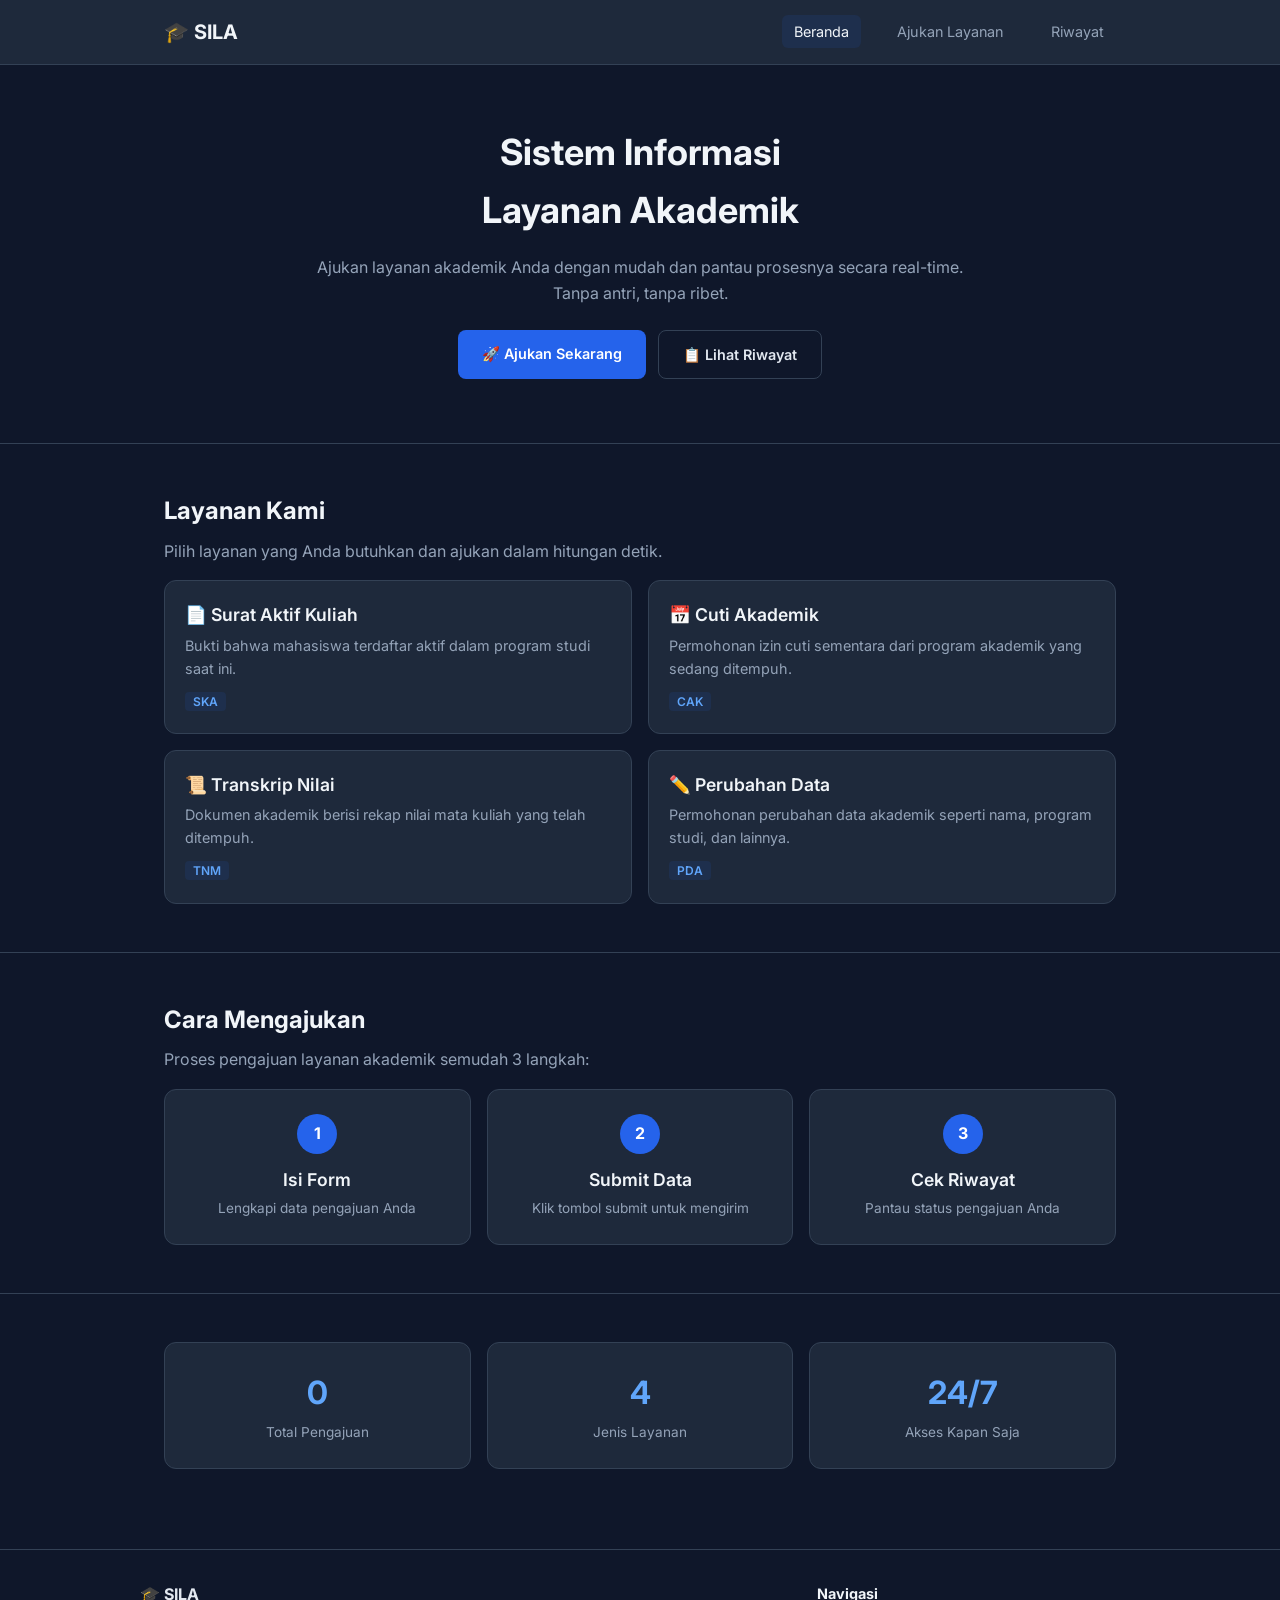
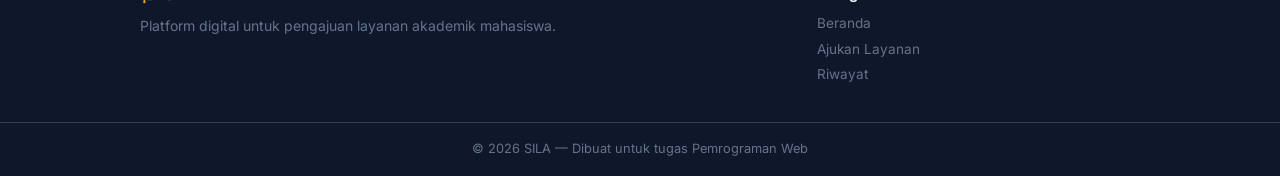
==== index.html @ 619da3c8 "setup awal" ====
<!DOCTYPE html>
<html lang="id">
 
<head>
    <meta charset="UTF-8">
    <meta name="viewport" content="width=device-width, initial-scale=1.0">
    <title>SILA — Sistem Informasi Layanan Akademik</title>
    <link rel="preconnect" href="https://fonts.googleapis.com">
    <link rel="preconnect" href="https://fonts.gstatic.com" crossorigin>
    <link href="https://fonts.googleapis.com/css2?family=Inter:wght@400;600;700&display=swap" rel="stylesheet">
    <link rel="stylesheet" href="css/style.css">
</head>
 
<body>
 
    <!-- HEADER & NAVIGASI -->
    <header class="navbar">
        <div class="container navbar-inner">
            <a href="index.html" class="logo">🎓 SILA</a>
            <input type="checkbox" id="navToggle" class="navToggle">
            <label for="navToggle" class="list-hamburger">
                <span></span>
                <span></span>
                <span></span>
            </label>
            <nav>
                <ul class="nav-menu">
                    <li><a href="index.html" class="active">Beranda</a></li>
                    <li><a href="layanan.html">Ajukan Layanan</a></li>
                    <li><a href="riwayat.html">Riwayat</a></li>
                </ul>
            </nav>
        </div>
    </header>
 
    <!-- KONTEN UTAMA -->
    <main>
 
        <!-- Hero -->
        <section class="hero">
            <div class="container">
                <h1>Sistem Informasi<br>Layanan Akademik</h1>
                <p>Ajukan layanan akademik Anda dengan mudah dan pantau prosesnya secara real-time.<br>Tanpa antri,
                    tanpa ribet.</p>
                <div class="hero-buttons">
                    <a href="layanan.html" class="btn btn-primary">🚀 Ajukan Sekarang</a>
                    <a href="riwayat.html" class="btn btn-outline">📋 Lihat Riwayat</a>
                </div>
            </div>
        </section>
 
        <!-- Daftar Layanan -->
        <section class="section">
            <div class="container">
                <h2>Layanan Kami</h2>
                <p class="section-desc">Pilih layanan yang Anda butuhkan dan ajukan dalam hitungan detik.</p>
                <div class="cards-grid">
                    <article class="card">
                        <h3>📄 Surat Aktif Kuliah</h3>
                        <p>Bukti bahwa mahasiswa terdaftar aktif dalam program studi saat ini.</p>
                        <span class="card-code">SKA</span>
                    </article>
                    <article class="card">
                        <h3>📅 Cuti Akademik</h3>
                        <p>Permohonan izin cuti sementara dari program akademik yang sedang ditempuh.</p>
                        <span class="card-code">CAK</span>
                    </article>
                    <article class="card">
                        <h3>📜 Transkrip Nilai</h3>
                        <p>Dokumen akademik berisi rekap nilai mata kuliah yang telah ditempuh.</p>
                        <span class="card-code">TNM</span>
                    </article>
                    <article class="card">
                        <h3>✏️ Perubahan Data</h3>
                        <p>Permohonan perubahan data akademik seperti nama, program studi, dan lainnya.</p>
                        <span class="card-code">PDA</span>
                    </article>
                </div>
            </div>
        </section>
 
        <!-- Cara Mengajukan -->
        <section class="section">
            <div class="container">
                <h2>Cara Mengajukan</h2>
                <p class="section-desc">Proses pengajuan layanan akademik semudah 3 langkah:</p>
                <div class="steps-grid">
                    <div class="step">
                        <div class="step-number">1</div>
                        <h3>Isi Form</h3>
                        <p>Lengkapi data pengajuan Anda</p>
                    </div>
                    <div class="step">
                        <div class="step-number">2</div>
                        <h3>Submit Data</h3>
                        <p>Klik tombol submit untuk mengirim</p>
                    </div>
                    <div class="step">
                        <div class="step-number">3</div>
                        <h3>Cek Riwayat</h3>
                        <p>Pantau status pengajuan Anda</p>
                    </div>
                </div>
            </div>
        </section>
 
        <!-- Statistik -->
        <section class="section">
            <div class="container">
                <div class="stats-grid">
                    <div class="stat">
                        <div class="stat-number">0</div>
                        <div class="stat-label">Total Pengajuan</div>
                    </div>
                    <div class="stat">
                        <div class="stat-number">4</div>
                        <div class="stat-label">Jenis Layanan</div>
                    </div>
                    <div class="stat">
                        <div class="stat-number">24/7</div>
                        <div class="stat-label">Akses Kapan Saja</div>
                    </div>
                </div>
            </div>
        </section>
 
    </main>
 
    <!-- FOOTER -->
    <footer class="footer">
        <div class="container footer-inner">
            <div>
                <strong>🎓 SILA</strong>
                <p>Platform digital untuk pengajuan layanan akademik mahasiswa.</p>
            </div>
            <div class="footer-nav">
                <h4>Navigasi</h4>
                <ul>
                    <li><a href="index.html">Beranda</a></li>
                    <li><a href="layanan.html">Ajukan Layanan</a></li>
                    <li><a href="riwayat.html">Riwayat</a></li>
                </ul>
            </div>
        </div>
        <div class="footer-bottom">
            <div class="container">
                <p>&copy; 2026 SILA — Dibuat untuk tugas Pemrograman Web</p>
            </div>
        </div>
    </footer>
 
</body>
</html>
---- css/style.css ----
/* ================================
CSS DASAR — SILA
================================ */
 
* {
margin: 0;
padding: 0;
box-sizing: border-box;
}
 
body {
background-color: #0f172a;
color: #e2e8f0;
padding-top: 60px ;
/* agar lonten tidak tertutup navbar */
}
 
h1,
h2,
h3 {
color: #f1f5f9;
}
 
a {
color: #60a5fa;
text-decoration: none;
}
 
a:hover {
color: #93c5fd;
}
 
hr {
border: none;
border-top: 1px solid #334155;
}
 
/* ================================
CSS LANJUTAN — SILA
================================ */
 
body {
font-family: 'Inter', sans-serif;
font-size: 16px;
line-height: 1.6;
}
 
h1 {
font-size: 2rem;
font-weight: 700;
}
 
h2 {
font-size: 1.5rem;
font-weight: 700;
margin-bottom: 8px;
}
 
h3 {
font-size: 1.1rem;
font-weight: 600;
margin-bottom: 4px;
}
 
.section-desc {
color: #94a3b8;
margin-bottom: 16px;
}
 
/* ================================
PAGE LAYOUT — SILA
================================ */
 
/* --------------------------------
Container
Membatasi lebar konten maksimum 1000px
dan mengatur posisinya agar selalu
di tengah halaman (margin: 0 auto).
-------------------------------- */
.container {
max-width: 1000px;
margin: 0 auto;
/* tengah horizontal */
padding: 0 24px;
/* ruang kiri & kanan */
}
 
/* --------------------------------
Navbar (Bilah Navigasi) — menggunakan Flexbox
Flexbox mengatur elemen anak secara baris (row).
justify-content: space-between → logo kiri, nav kanan.
align-items: center → sejajar secara vertikal.
-------------------------------- */
.navbar {
background-color: #1e293b;
border-bottom: 1px solid #334155;
padding: 16px 0;
position: fixed;
/* menempel di layar */
top: 0;
left: 0;
width: 100%;
z-index: 1000;
/* memastikan berada selalu menjadi lapisan pertama di layar */
}
 
.navbar-inner {
display: flex;
/* aktifkan flexbox */
justify-content: space-between;
/* logo vs menu berjauhan */
align-items: center;
/* sejajar vertikal */
}
 
/* Logo: teks brand di pojok kiri */
.logo {
font-size: 1.25rem;
font-weight: 700;
color: #f1f5f9;
}
 
/* Link navigasi berwarna abu dan memberi jarak kiri */
nav a {
margin-left: 16px;
color: #94a3b8;
font-size: 0.9rem;
}
 
/* Link aktif / hover jadi berwarna putih */
nav a:hover,
nav a.active {
color: #f1f5f9;
}
 
/* --------------------------------
Hero Section
Bagian pembuka halaman yang mencolok,
biasanya memuat judul besar dan tombol aksi.
-------------------------------- */
.hero {
padding: 64px 0;
text-align: center;
}
 
.hero h1 {
font-size: 2.25rem;
/* = 36px, ukuran besar */
margin-bottom: 16px;
}
 
.hero p {
color: #94a3b8;
margin-bottom: 24px;
}
 
/* --------------------------------
Tombol (Buttons)
.btn → gaya dasar semua tombol.
.btn-primary → tombol utama (biru, solid).
.btn-outline → tombol sekunder (hanya border).
-------------------------------- */
.hero-buttons {
display: flex;
justify-content: center;
gap: 12px;
/* jarak antar tombol */
}
 
.btn {
display: inline-block;
padding: 12px 24px;
border-radius: 8px;
font-size: 0.9rem;
font-weight: 600;
/* transisi */
transition: 
    background-color 0.3s , color 0.3s , transform 0.2s;
}

 
/* Tombol solid biru */
.btn-primary {
background-color: #2563eb;
color: #fff;
}
 
.btn-primary:hover {
background-color: #1d4ed8;
/* biru lebih gelap saat hover */
color: #fff;
}
 
/* Tombol outline (hanya border, tanpa background) */
.btn-outline {
border: 1px solid #334155;
color: #e2e8f0;
}
 
.btn-outline:hover {
background-color: #1e293b;
color: #f1f5f9;
}
 
/* Blok konten dengan garis atas sebagai pemisah antar section */
.section {
padding: 48px 0;
border-top: 1px solid #334155;
}
 
/* --------------------------------
Cards Grid — menggunakan CSS Grid
grid-template-columns: 1fr 1fr → 2 kolom sama lebar.
gap: jarak antar kartu.
-------------------------------- */
.cards-grid {
display: grid;
grid-template-columns: 1fr 1fr;
/* 2 kolom */
gap: 16px;
margin-top: 16px;
}
 
/* Kartu individual */
.card {
background-color: #1e293b;
border: 1px solid #334155;
border-radius: 12px;
padding: 20px;
/* text-align: right; */
/* transisi */
transition: border-color 0.3s, transform 0.2s;
}

.card:hover{
    border-color: #475569;
    transform: translateY(-5px);
}
 
.card p {
color: #94a3b8;
font-size: 0.9rem;
margin-bottom: 8px;
}
 
/* Badge kode kecil berwarna biru di dalam kartu */
.card-code {
font-size: 0.75rem;
font-weight: 600;
color: #60a5fa;
background-color: rgba(37, 99, 235, 0.1);
/* biru transparan */
padding: 2px 8px;
border-radius: 4px;
}
 
/* --------------------------------
Steps Grid — menggunakan Flexbox
flex: 1 berarti setiap .step mengambil
lebar yang sama (membagi ruang secara merata).
-------------------------------- */
.steps-grid {
display: flex;
gap: 16px;
margin-top: 16px;
}
 
.step {
flex: 1;
/* lebar sama rata */
text-align: center;
background-color: #1e293b;
border: 1px solid #334155;
border-radius: 12px;
padding: 24px 16px;
}
 
/* Lingkaran nomor langkah berwarna biru */
.step-number {
width: 40px;
height: 40px;
background-color: #2563eb;
color: #fff;
border-radius: 50%;
/* membuat kotak jadi lingkaran */
display: flex;
align-items: center;
justify-content: center;
font-weight: 700;
margin: 0 auto 12px;
/* tengah horizontal + jarak bawah */
}
 
.step p {
color: #94a3b8;
font-size: 0.85rem;
}
 
/* --------------------------------
Stats Grid — Flexbox
Untuk menampilkan statistik angka
secara berdampingan.
-------------------------------- */
.stats-grid {
display: flex;
gap: 16px;
}
 
.stat {
flex: 1;
text-align: center;
background-color: #1e293b;
border: 1px solid #334155;
border-radius: 12px;
padding: 24px;
}
 
/* Angka statistik besar berwarna biru */
.stat-number {
font-size: 2rem;
font-weight: 700;
color: #60a5fa;
}
 
.stat-label {
color: #94a3b8;
font-size: 0.85rem;
margin-top: 4px;
}
 
/* --------------------------------
Footer — menggunakan CSS Grid
grid-template-columns: 2fr 1fr →
kolom kiri 2x lebih lebar dari kolom kanan
(2/3 vs 1/3 lebar total).
-------------------------------- */
.footer {
border-top: 1px solid #334155;
margin-top: 32px;
}
 
.footer-inner {
display: grid;
grid-template-columns: 2fr 1fr;
/* 2 kolom tidak sama */
gap: 32px;
padding: 32px 0;
}
 
.footer-inner p {
color: #64748b;
font-size: 0.875rem;
margin-top: 8px;
}
 
.footer-inner h4 {
color: #f1f5f9;
margin-bottom: 8px;
font-size: 0.9rem;
}
 
/* Link di footer tampil sebagai block (baris baru per link) */
.footer-inner a {
display: block;
color: #64748b;
font-size: 0.85rem;
margin-bottom: 4px;
}
 
.footer-inner a:hover {
color: #93c5fd;
}
 
/* Baris paling bawah footer (copyright) */
.footer-bottom {
border-top: 1px solid #334155;
padding: 16px 0;
text-align: center;
}
 
.footer-bottom p {
font-size: 0.8rem;
color: #64748b;
}
 
/* STRUKTUR NAVIGASI dan MENU */
/* =========================== */
 
/* menu horizontal menggunakan list */
.nav-menu{
list-style: none;
display: flex;
gap: 8px;
}
 
/* tampilan menu setiap link */
.nav-menu li a{
color: #94a3b8;
font-size: 0.9rem;
padding: 8px 12px;
border-radius: 6px;
}
 
.nav-menu li a:hover{
color: #f1f5f9;
background-color: rgba(255, 255, 255, 0, 0.05);
}
 
/* li yang sedang aktif */
.nav-menu li a.active{
color: #f1f5f9;
background-color: rgba(37, 99, 235,0.1);
}
 
/* footer navigasi list */
.footer-nav ul{
list-style: none;
/* list-style: none;hilangkan bulatan di list footer juga */
}
 
.footer-nav ul li{
margin-bottom: 4px;
}
 
.footer-nav ul li a{
color: #64748b;
font-size: 0.85rem;
}
 
.footer-navul li a:hover{
color: #93c5fd;
}
 
/* menghapus/menyembunyikan chek box input dari tampilan */
.navToggle{
display: none;
}
 
/* ikon hamburger icon vertikal */
.list-hamburger{
display: none;
/* hilang di tampilan dekstop */
flex-direction: column;
gap: 5px;
cursor: pointer;
padding: 4px;
}
 
.list-hamburger span{
display: block;
width: 24px;
height: 3px;
background-color: #f1f5f9;
border-radius: 2px;
}
 
/* tampilan menu */
/* menggunakan media querty(tampilan mobile) max width:768(berlaku pada layar yang lebarnya di bawah 768 px */
@media (max-width: 768px){
.navbar-inner{
flex-wrap: wrap;
/* bungkus jika tidak muat */
}
 
/* tambilkan list hamburger di mode mobile */
.list-hamburger{
display: flex;
}
 
nav {
width: 100%;
order: 3;
}
 
.nav-menu{
display: none;
flex-direction: column;
gap: 0;
width: 100%;
padding: 8px 0;
border-top: 1px solid #334155;
margin-top: 12px;
}
 
.nav-menu li a{
display: block;
padding: 10px 0;
border-radius: 0;
}
 
.navToggle:checked~nav .nav-menu{
display: flex;
}
 /* sambungan M07 */
 .nav-menu{
    gap: 4px;
 }
 /* judul lebih kecil di mobile */
 .hero h1{
    font-size: 1.5rem;
    /* dari awalnnya dektop 2.2 rem */
 }

 /* tombol berubah menjadi vertical */
 .hero-buttons{
    flex-direction: column;
    align-items: center;
 }
 /* card : dari 2 kolom k satu kolom */
 .cards-grid{
    grid-template-columns: 1fr;

 }

 /* step dan statistik berubah menjadi vertical */
.steps-grid{
    flex-direction: column;
}
.stats-grid{
    flex-direction: column;
}
/* footer dari 2 kolom menjadi satu kolom  */
.footer-inner{
    grid-template-columns: 1fr;
    gap: 24px;
    text-align: center;
}
}
/* responsive ukuran layar yang lebih kecil <= 480 ==> phone  */
/*  - judul lebih kecil 
- tombol lwbih lebar  */
@media (max-width : 480px) {
    .hero h1{
        font-size: 1.25rem;
    }
    .btn{
        width: 100%;
        text-align: center;
    }
}

/* animaso -section hero  */
/* animasi fadeIn */
/* from itu artinya posis awal tersembunyi , geser ke bawah  */
/* to: posisi akhir (terlihat ,posisi normal  */
@keyframes fadeIn {
    from {
        opacity: 0;
        transform: translateY(30px);
        /* geser 20 px kebawah  */
    }
    to{
        opacity: 1;
        transform: translateY(0);
        /* posisi normal  */
    }

}
/* hero section mendapat animasi selama 6 detik */
.hero{
    animation: fadeIn 0.7s ease ;
}
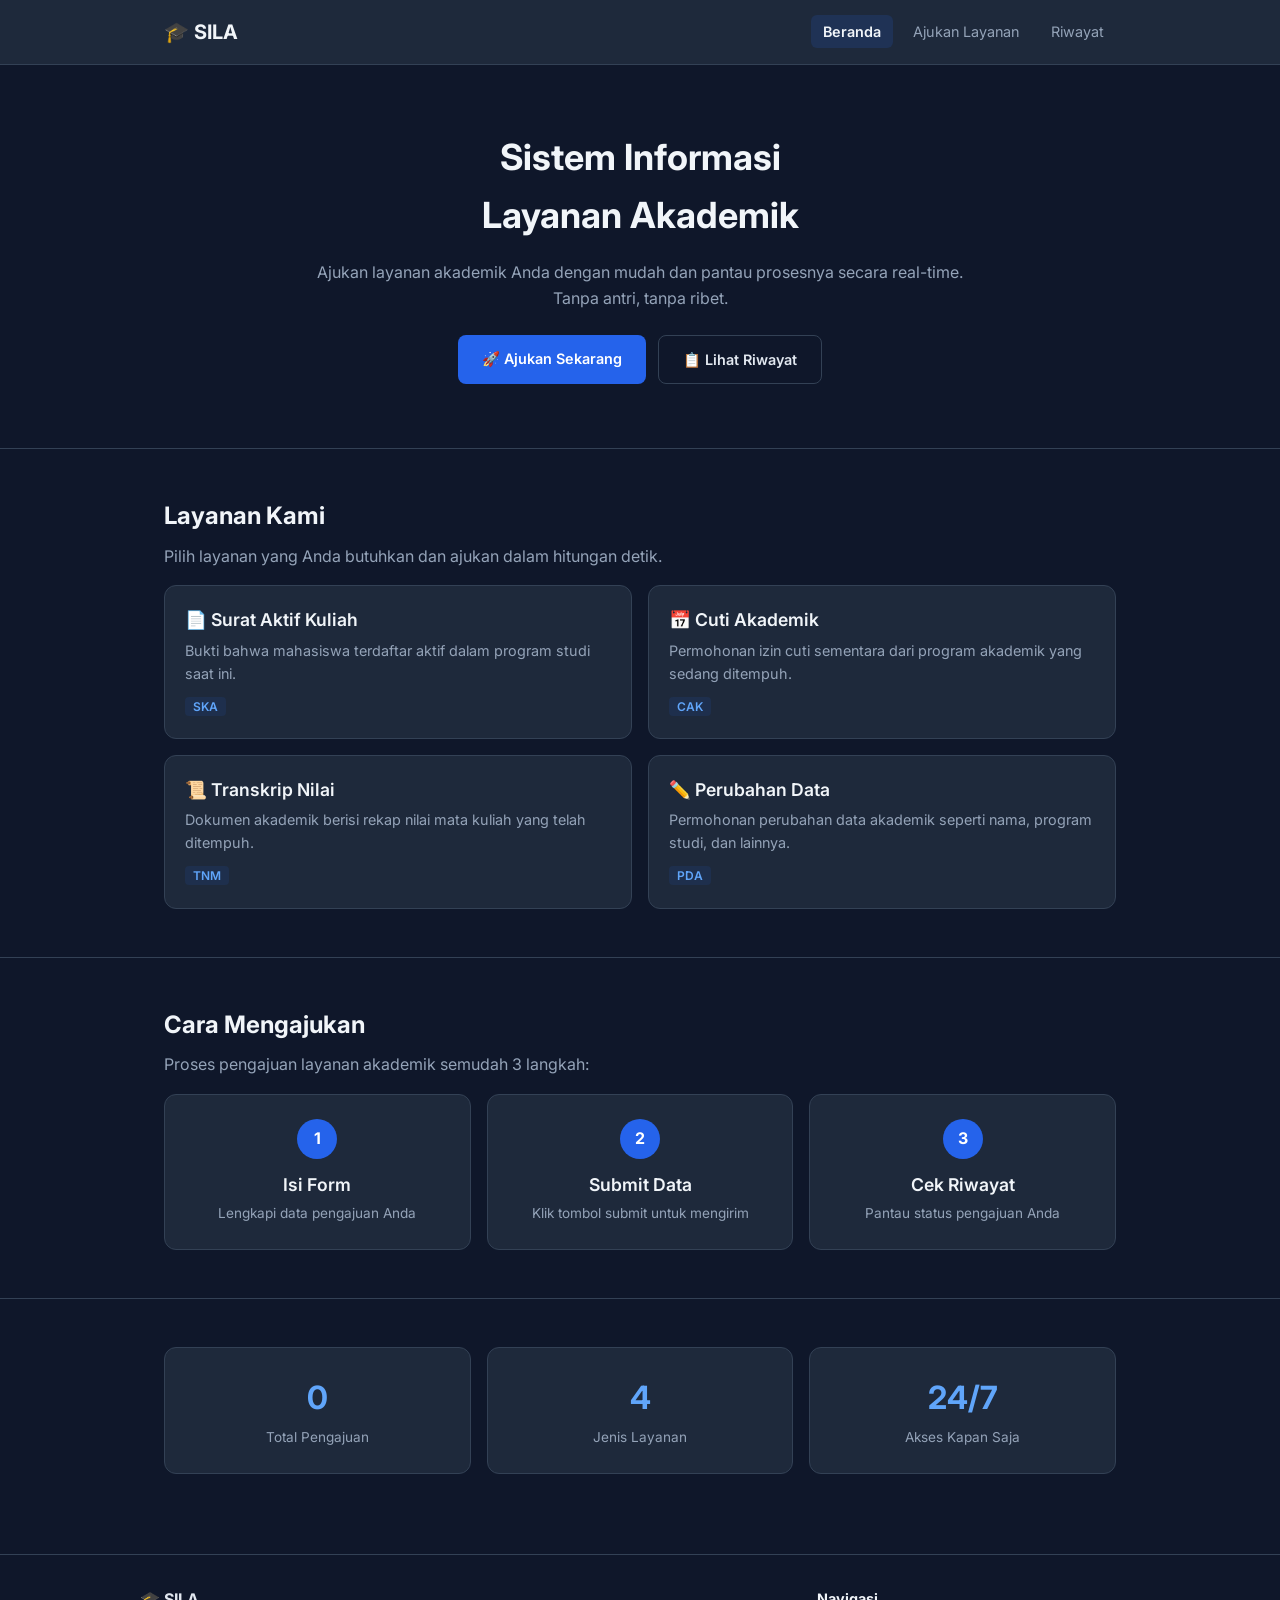
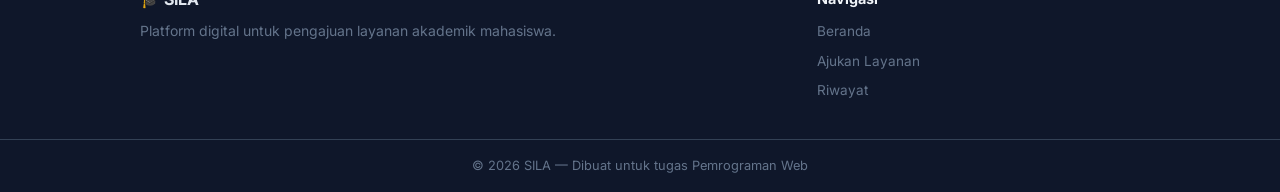
==== commit 260d35f4: "pembaharuan js" ====
--- a/index.html
+++ b/index.html
@@ -1,6 +1,6 @@
 <!DOCTYPE html>
 <html lang="id">
- 
+
 <head>
     <meta charset="UTF-8">
     <meta name="viewport" content="width=device-width, initial-scale=1.0">
@@ -10,15 +10,15 @@
     <link href="https://fonts.googleapis.com/css2?family=Inter:wght@400;600;700&display=swap" rel="stylesheet">
     <link rel="stylesheet" href="css/style.css">
 </head>
- 
+
 <body>
- 
+
     <!-- HEADER & NAVIGASI -->
     <header class="navbar">
         <div class="container navbar-inner">
             <a href="index.html" class="logo">🎓 SILA</a>
-            <input type="checkbox" id="navToggle" class="navToggle">
-            <label for="navToggle" class="list-hamburger">
+            <input type="checkbox" id="navToggle" class="nav-toggle">
+            <label for="navToggle" class="hamburger">
                 <span></span>
                 <span></span>
                 <span></span>
@@ -32,10 +32,9 @@
             </nav>
         </div>
     </header>
- 
-    <!-- KONTEN UTAMA -->
+
     <main>
- 
+
         <!-- Hero -->
         <section class="hero">
             <div class="container">
@@ -48,7 +47,7 @@
                 </div>
             </div>
         </section>
- 
+
         <!-- Daftar Layanan -->
         <section class="section">
             <div class="container">
@@ -78,7 +77,7 @@
                 </div>
             </div>
         </section>
- 
+
         <!-- Cara Mengajukan -->
         <section class="section">
             <div class="container">
@@ -103,7 +102,7 @@
                 </div>
             </div>
         </section>
- 
+
         <!-- Statistik -->
         <section class="section">
             <div class="container">
@@ -123,9 +122,9 @@
                 </div>
             </div>
         </section>
- 
+
     </main>
- 
+
     <!-- FOOTER -->
     <footer class="footer">
         <div class="container footer-inner">
@@ -148,6 +147,7 @@
             </div>
         </div>
     </footer>
- 
+
 </body>
+
 </html>
--- a/css/style.css
+++ b/css/style.css
@@ -1,562 +1,740 @@
 /* ================================
-CSS DASAR — SILA
-================================ */
- 
+   CSS DASAR — SILA
+   ================================ */
+
 * {
-margin: 0;
-padding: 0;
-box-sizing: border-box;
-}
- 
+    margin: 0;
+    padding: 0;
+    box-sizing: border-box;
+}
+
 body {
-background-color: #0f172a;
-color: #e2e8f0;
-padding-top: 60px ;
-/* agar lonten tidak tertutup navbar */
-}
- 
+    background-color: #0f172a;
+    color: #e2e8f0;
+}
+
 h1,
 h2,
 h3 {
-color: #f1f5f9;
-}
- 
+    color: #f1f5f9;
+}
+
 a {
-color: #60a5fa;
-text-decoration: none;
-}
- 
+    color: #60a5fa;
+    text-decoration: none;
+}
+
 a:hover {
-color: #93c5fd;
-}
- 
+    color: #93c5fd;
+}
+
 hr {
-border: none;
-border-top: 1px solid #334155;
-}
- 
+    border: none;
+    border-top: 1px solid #334155;
+}
+
+
 /* ================================
-CSS LANJUTAN — SILA
-================================ */
- 
+   CSS LANJUTAN — SILA
+   ================================ */
+
 body {
-font-family: 'Inter', sans-serif;
-font-size: 16px;
-line-height: 1.6;
-}
- 
+    font-family: 'Inter', sans-serif;
+    font-size: 16px;
+    line-height: 1.6;
+}
+
 h1 {
-font-size: 2rem;
-font-weight: 700;
-}
- 
+    font-size: 2rem;
+    font-weight: 700;
+}
+
 h2 {
-font-size: 1.5rem;
-font-weight: 700;
-margin-bottom: 8px;
-}
- 
+    font-size: 1.5rem;
+    font-weight: 700;
+    margin-bottom: 8px;
+}
+
 h3 {
-font-size: 1.1rem;
-font-weight: 600;
-margin-bottom: 4px;
-}
- 
+    font-size: 1.1rem;
+    font-weight: 600;
+    margin-bottom: 4px;
+}
+
 .section-desc {
-color: #94a3b8;
-margin-bottom: 16px;
-}
- 
+    color: #94a3b8;
+    margin-bottom: 16px;
+}
+
+
 /* ================================
-PAGE LAYOUT — SILA
-================================ */
- 
-/* --------------------------------
-Container
-Membatasi lebar konten maksimum 1000px
-dan mengatur posisinya agar selalu
-di tengah halaman (margin: 0 auto).
--------------------------------- */
+   PAGE LAYOUT — SILA
+   ================================ */
+
 .container {
-max-width: 1000px;
-margin: 0 auto;
-/* tengah horizontal */
-padding: 0 24px;
-/* ruang kiri & kanan */
-}
- 
-/* --------------------------------
-Navbar (Bilah Navigasi) — menggunakan Flexbox
-Flexbox mengatur elemen anak secara baris (row).
-justify-content: space-between → logo kiri, nav kanan.
-align-items: center → sejajar secara vertikal.
--------------------------------- */
+    max-width: 1000px;
+    margin: 0 auto;
+    padding: 0 24px;
+}
+
 .navbar {
-background-color: #1e293b;
-border-bottom: 1px solid #334155;
-padding: 16px 0;
-position: fixed;
-/* menempel di layar */
-top: 0;
-left: 0;
-width: 100%;
-z-index: 1000;
-/* memastikan berada selalu menjadi lapisan pertama di layar */
-}
- 
+    background-color: #1e293b;
+    border-bottom: 1px solid #334155;
+    padding: 16px 0;
+}
+
 .navbar-inner {
-display: flex;
-/* aktifkan flexbox */
-justify-content: space-between;
-/* logo vs menu berjauhan */
-align-items: center;
-/* sejajar vertikal */
-}
- 
-/* Logo: teks brand di pojok kiri */
+    display: flex;
+    justify-content: space-between;
+    align-items: center;
+}
+
 .logo {
-font-size: 1.25rem;
-font-weight: 700;
-color: #f1f5f9;
-}
- 
-/* Link navigasi berwarna abu dan memberi jarak kiri */
-nav a {
-margin-left: 16px;
-color: #94a3b8;
-font-size: 0.9rem;
-}
- 
-/* Link aktif / hover jadi berwarna putih */
-nav a:hover,
-nav a.active {
-color: #f1f5f9;
-}
- 
-/* --------------------------------
-Hero Section
-Bagian pembuka halaman yang mencolok,
-biasanya memuat judul besar dan tombol aksi.
--------------------------------- */
+    font-size: 1.25rem;
+    font-weight: 700;
+    color: #f1f5f9;
+}
+
 .hero {
-padding: 64px 0;
-text-align: center;
-}
- 
+    padding: 64px 0;
+    text-align: center;
+}
+
 .hero h1 {
-font-size: 2.25rem;
-/* = 36px, ukuran besar */
-margin-bottom: 16px;
-}
- 
+    font-size: 2.25rem;
+    margin-bottom: 16px;
+}
+
 .hero p {
-color: #94a3b8;
-margin-bottom: 24px;
-}
- 
-/* --------------------------------
-Tombol (Buttons)
-.btn → gaya dasar semua tombol.
-.btn-primary → tombol utama (biru, solid).
-.btn-outline → tombol sekunder (hanya border).
--------------------------------- */
+    color: #94a3b8;
+    margin-bottom: 24px;
+}
+
 .hero-buttons {
-display: flex;
-justify-content: center;
-gap: 12px;
-/* jarak antar tombol */
-}
- 
+    display: flex;
+    justify-content: center;
+    gap: 12px;
+}
+
 .btn {
-display: inline-block;
-padding: 12px 24px;
-border-radius: 8px;
-font-size: 0.9rem;
-font-weight: 600;
-/* transisi */
-transition: 
-    background-color 0.3s , color 0.3s , transform 0.2s;
-}
-
- 
-/* Tombol solid biru */
+    display: inline-block;
+    padding: 12px 24px;
+    border-radius: 8px;
+    font-size: 0.9rem;
+    font-weight: 600;
+    transition: background-color 0.3s, color 0.3s, transform 0.2s;
+}
+
 .btn-primary {
-background-color: #2563eb;
-color: #fff;
-}
- 
+    background-color: #2563eb;
+    color: #fff;
+}
+
 .btn-primary:hover {
-background-color: #1d4ed8;
-/* biru lebih gelap saat hover */
-color: #fff;
-}
- 
-/* Tombol outline (hanya border, tanpa background) */
+    background-color: #1d4ed8;
+    color: #fff;
+    transform: translateY(-2px);
+}
+
 .btn-outline {
-border: 1px solid #334155;
-color: #e2e8f0;
-}
- 
+    border: 1px solid #334155;
+    color: #e2e8f0;
+}
+
 .btn-outline:hover {
-background-color: #1e293b;
-color: #f1f5f9;
-}
- 
-/* Blok konten dengan garis atas sebagai pemisah antar section */
+    background-color: #1e293b;
+    color: #f1f5f9;
+    transform: translateY(-2px);
+}
+
 .section {
-padding: 48px 0;
-border-top: 1px solid #334155;
-}
- 
-/* --------------------------------
-Cards Grid — menggunakan CSS Grid
-grid-template-columns: 1fr 1fr → 2 kolom sama lebar.
-gap: jarak antar kartu.
--------------------------------- */
+    padding: 48px 0;
+    border-top: 1px solid #334155;
+}
+
 .cards-grid {
-display: grid;
-grid-template-columns: 1fr 1fr;
-/* 2 kolom */
-gap: 16px;
-margin-top: 16px;
-}
- 
-/* Kartu individual */
+    display: grid;
+    grid-template-columns: 1fr 1fr;
+    gap: 16px;
+    margin-top: 16px;
+}
+
 .card {
-background-color: #1e293b;
-border: 1px solid #334155;
-border-radius: 12px;
-padding: 20px;
-/* text-align: right; */
-/* transisi */
-transition: border-color 0.3s, transform 0.2s;
-}
-
-.card:hover{
+    background-color: #1e293b;
+    border: 1px solid #334155;
+    border-radius: 12px;
+    padding: 20px;
+    transition: border-color 0.3s, transform 0.2s;
+}
+
+.card:hover {
     border-color: #475569;
-    transform: translateY(-5px);
-}
- 
+    transform: translateY(-2px);
+}
+
 .card p {
-color: #94a3b8;
-font-size: 0.9rem;
-margin-bottom: 8px;
-}
- 
-/* Badge kode kecil berwarna biru di dalam kartu */
+    color: #94a3b8;
+    font-size: 0.9rem;
+    margin-bottom: 8px;
+}
+
 .card-code {
-font-size: 0.75rem;
-font-weight: 600;
-color: #60a5fa;
-background-color: rgba(37, 99, 235, 0.1);
-/* biru transparan */
-padding: 2px 8px;
-border-radius: 4px;
-}
- 
-/* --------------------------------
-Steps Grid — menggunakan Flexbox
-flex: 1 berarti setiap .step mengambil
-lebar yang sama (membagi ruang secara merata).
--------------------------------- */
+    font-size: 0.75rem;
+    font-weight: 600;
+    color: #60a5fa;
+    background-color: rgba(37, 99, 235, 0.1);
+    padding: 2px 8px;
+    border-radius: 4px;
+}
+
 .steps-grid {
-display: flex;
-gap: 16px;
-margin-top: 16px;
-}
- 
+    display: flex;
+    gap: 16px;
+    margin-top: 16px;
+}
+
 .step {
-flex: 1;
-/* lebar sama rata */
-text-align: center;
-background-color: #1e293b;
-border: 1px solid #334155;
-border-radius: 12px;
-padding: 24px 16px;
-}
- 
-/* Lingkaran nomor langkah berwarna biru */
+    flex: 1;
+    text-align: center;
+    background-color: #1e293b;
+    border: 1px solid #334155;
+    border-radius: 12px;
+    padding: 24px 16px;
+    transition: border-color 0.3s;
+}
+
+.step:hover {
+    border-color: #475569;
+}
+
 .step-number {
-width: 40px;
-height: 40px;
-background-color: #2563eb;
-color: #fff;
-border-radius: 50%;
-/* membuat kotak jadi lingkaran */
-display: flex;
-align-items: center;
-justify-content: center;
-font-weight: 700;
-margin: 0 auto 12px;
-/* tengah horizontal + jarak bawah */
-}
- 
+    width: 40px;
+    height: 40px;
+    background-color: #2563eb;
+    color: #fff;
+    border-radius: 50%;
+    display: flex;
+    align-items: center;
+    justify-content: center;
+    font-weight: 700;
+    margin: 0 auto 12px;
+}
+
 .step p {
-color: #94a3b8;
-font-size: 0.85rem;
-}
- 
-/* --------------------------------
-Stats Grid — Flexbox
-Untuk menampilkan statistik angka
-secara berdampingan.
--------------------------------- */
+    color: #94a3b8;
+    font-size: 0.85rem;
+}
+
 .stats-grid {
-display: flex;
-gap: 16px;
-}
- 
+    display: flex;
+    gap: 16px;
+}
+
 .stat {
-flex: 1;
-text-align: center;
-background-color: #1e293b;
-border: 1px solid #334155;
-border-radius: 12px;
-padding: 24px;
-}
- 
-/* Angka statistik besar berwarna biru */
+    flex: 1;
+    text-align: center;
+    background-color: #1e293b;
+    border: 1px solid #334155;
+    border-radius: 12px;
+    padding: 24px;
+}
+
 .stat-number {
-font-size: 2rem;
-font-weight: 700;
-color: #60a5fa;
-}
- 
+    font-size: 2rem;
+    font-weight: 700;
+    color: #60a5fa;
+}
+
 .stat-label {
-color: #94a3b8;
-font-size: 0.85rem;
-margin-top: 4px;
-}
- 
-/* --------------------------------
-Footer — menggunakan CSS Grid
-grid-template-columns: 2fr 1fr →
-kolom kiri 2x lebih lebar dari kolom kanan
-(2/3 vs 1/3 lebar total).
--------------------------------- */
+    color: #94a3b8;
+    font-size: 0.85rem;
+    margin-top: 4px;
+}
+
 .footer {
-border-top: 1px solid #334155;
-margin-top: 32px;
-}
- 
+    border-top: 1px solid #334155;
+    margin-top: 32px;
+}
+
 .footer-inner {
-display: grid;
-grid-template-columns: 2fr 1fr;
-/* 2 kolom tidak sama */
-gap: 32px;
-padding: 32px 0;
-}
- 
+    display: grid;
+    grid-template-columns: 2fr 1fr;
+    gap: 32px;
+    padding: 32px 0;
+}
+
 .footer-inner p {
-color: #64748b;
-font-size: 0.875rem;
-margin-top: 8px;
-}
- 
+    color: #64748b;
+    font-size: 0.875rem;
+    margin-top: 8px;
+}
+
 .footer-inner h4 {
-color: #f1f5f9;
-margin-bottom: 8px;
-font-size: 0.9rem;
-}
- 
-/* Link di footer tampil sebagai block (baris baru per link) */
-.footer-inner a {
-display: block;
-color: #64748b;
-font-size: 0.85rem;
-margin-bottom: 4px;
-}
- 
-.footer-inner a:hover {
-color: #93c5fd;
-}
- 
-/* Baris paling bawah footer (copyright) */
+    color: #f1f5f9;
+    margin-bottom: 8px;
+    font-size: 0.9rem;
+}
+
 .footer-bottom {
-border-top: 1px solid #334155;
-padding: 16px 0;
-text-align: center;
-}
- 
+    border-top: 1px solid #334155;
+    padding: 16px 0;
+    text-align: center;
+}
+
 .footer-bottom p {
-font-size: 0.8rem;
-color: #64748b;
-}
- 
-/* STRUKTUR NAVIGASI dan MENU */
-/* =========================== */
- 
-/* menu horizontal menggunakan list */
-.nav-menu{
-list-style: none;
-display: flex;
-gap: 8px;
-}
- 
-/* tampilan menu setiap link */
-.nav-menu li a{
-color: #94a3b8;
-font-size: 0.9rem;
-padding: 8px 12px;
-border-radius: 6px;
-}
- 
-.nav-menu li a:hover{
-color: #f1f5f9;
-background-color: rgba(255, 255, 255, 0, 0.05);
-}
- 
-/* li yang sedang aktif */
-.nav-menu li a.active{
-color: #f1f5f9;
-background-color: rgba(37, 99, 235,0.1);
-}
- 
-/* footer navigasi list */
-.footer-nav ul{
-list-style: none;
-/* list-style: none;hilangkan bulatan di list footer juga */
-}
- 
-.footer-nav ul li{
-margin-bottom: 4px;
-}
- 
-.footer-nav ul li a{
-color: #64748b;
-font-size: 0.85rem;
-}
- 
-.footer-navul li a:hover{
-color: #93c5fd;
-}
- 
-/* menghapus/menyembunyikan chek box input dari tampilan */
-.navToggle{
-display: none;
-}
- 
-/* ikon hamburger icon vertikal */
-.list-hamburger{
-display: none;
-/* hilang di tampilan dekstop */
-flex-direction: column;
-gap: 5px;
-cursor: pointer;
-padding: 4px;
-}
- 
-.list-hamburger span{
-display: block;
-width: 24px;
-height: 3px;
-background-color: #f1f5f9;
-border-radius: 2px;
-}
- 
-/* tampilan menu */
-/* menggunakan media querty(tampilan mobile) max width:768(berlaku pada layar yang lebarnya di bawah 768 px */
-@media (max-width: 768px){
-.navbar-inner{
-flex-wrap: wrap;
-/* bungkus jika tidak muat */
-}
- 
-/* tambilkan list hamburger di mode mobile */
-.list-hamburger{
-display: flex;
-}
- 
-nav {
-width: 100%;
-order: 3;
-}
- 
-.nav-menu{
-display: none;
-flex-direction: column;
-gap: 0;
-width: 100%;
-padding: 8px 0;
-border-top: 1px solid #334155;
-margin-top: 12px;
-}
- 
-.nav-menu li a{
-display: block;
-padding: 10px 0;
-border-radius: 0;
-}
- 
-.navToggle:checked~nav .nav-menu{
-display: flex;
-}
- /* sambungan M07 */
- .nav-menu{
-    gap: 4px;
- }
- /* judul lebih kecil di mobile */
- .hero h1{
-    font-size: 1.5rem;
-    /* dari awalnnya dektop 2.2 rem */
- }
-
- /* tombol berubah menjadi vertical */
- .hero-buttons{
-    flex-direction: column;
-    align-items: center;
- }
- /* card : dari 2 kolom k satu kolom */
- .cards-grid{
-    grid-template-columns: 1fr;
-
- }
-
- /* step dan statistik berubah menjadi vertical */
-.steps-grid{
-    flex-direction: column;
-}
-.stats-grid{
-    flex-direction: column;
-}
-/* footer dari 2 kolom menjadi satu kolom  */
-.footer-inner{
-    grid-template-columns: 1fr;
-    gap: 24px;
-    text-align: center;
-}
-}
-/* responsive ukuran layar yang lebih kecil <= 480 ==> phone  */
-/*  - judul lebih kecil 
-- tombol lwbih lebar  */
-@media (max-width : 480px) {
-    .hero h1{
-        font-size: 1.25rem;
-    }
-    .btn{
-        width: 100%;
-        text-align: center;
-    }
-}
-
-/* animaso -section hero  */
-/* animasi fadeIn */
-/* from itu artinya posis awal tersembunyi , geser ke bawah  */
-/* to: posisi akhir (terlihat ,posisi normal  */
+    font-size: 0.8rem;
+    color: #64748b;
+}
+
+
+/* ================================
+   STRUKTUR NAVIGASI & MENU — SILA
+   ================================ */
+
+.nav-menu {
+    list-style: none;
+    display: flex;
+    gap: 8px;
+}
+
+.nav-menu li a {
+    color: #94a3b8;
+    font-size: 0.9rem;
+    padding: 8px 12px;
+    border-radius: 6px;
+    transition: color 0.3s, background-color 0.3s;
+}
+
+.nav-menu li a:hover {
+    color: #f1f5f9;
+    background-color: rgba(255, 255, 255, 0.05);
+}
+
+.nav-menu li a.active {
+    color: #f1f5f9;
+    font-weight: 600;
+    background-color: rgba(37, 99, 235, 0.15);
+}
+
+.footer-nav ul {
+    list-style: none;
+}
+
+.footer-nav ul li {
+    margin-bottom: 4px;
+}
+
+.footer-nav ul li a {
+    color: #64748b;
+    font-size: 0.85rem;
+    transition: color 0.3s;
+}
+
+.footer-nav ul li a:hover {
+    color: #93c5fd;
+}
+
+
+/* ================================
+   MEDIA QUERY & RESPONSIF — SILA
+   ================================ */
+
+/* Animasi */
 @keyframes fadeIn {
     from {
         opacity: 0;
-        transform: translateY(30px);
-        /* geser 20 px kebawah  */
-    }
-    to{
+        transform: translateY(20px);
+    }
+
+    to {
         opacity: 1;
         transform: translateY(0);
-        /* posisi normal  */
-    }
-
-}
-/* hero section mendapat animasi selama 6 detik */
-.hero{
-    animation: fadeIn 0.7s ease ;
+    }
+}
+
+.hero {
+    animation: fadeIn 0.6s ease;
+}
+
+
+
+/* Hamburger */
+.nav-toggle {
+    display: none;
+}
+
+.hamburger {
+    display: none;
+    flex-direction: column;
+    gap: 5px;
+    cursor: pointer;
+    padding: 4px;
+}
+
+.hamburger span {
+    display: block;
+    width: 24px;
+    height: 3px;
+    background-color: #f1f5f9;
+    border-radius: 2px;
+    transition: transform 0.3s, opacity 0.3s;
+}
+
+.nav-toggle:checked~label .hamburger span:nth-child(1) {
+    transform: translateY(8px) rotate(45deg);
+}
+
+.nav-toggle:checked~label .hamburger span:nth-child(2) {
+    opacity: 0;
+}
+
+.nav-toggle:checked~label .hamburger span:nth-child(3) {
+    transform: translateY(-8px) rotate(-45deg);
+}
+
+/* Tablet & Mobile */
+@media (max-width: 768px) {
+    .navbar-inner {
+        flex-wrap: wrap;
+    }
+
+    .hamburger {
+        display: flex;
+    }
+
+    nav {
+        width: 100%;
+        order: 3;
+    }
+
+    .nav-menu {
+        display: none;
+        flex-direction: column;
+        gap: 0;
+        width: 100%;
+        padding: 8px 0;
+        border-top: 1px solid #334155;
+        margin-top: 12px;
+    }
+
+    .nav-menu li a {
+        display: block;
+        padding: 10px 0;
+        border-radius: 0;
+    }
+
+    .nav-toggle:checked~nav .nav-menu {
+        display: flex;
+    }
+
+    .nav-menu {
+        gap: 4px;
+    }
+
+    .hero h1 {
+        font-size: 1.5rem;
+    }
+
+    .hero-buttons {
+        flex-direction: column;
+        align-items: center;
+    }
+
+    .cards-grid {
+        grid-template-columns: 1fr;
+    }
+
+    .steps-grid {
+        flex-direction: column;
+    }
+
+    .stats-grid {
+        flex-direction: column;
+    }
+
+    .footer-inner {
+        grid-template-columns: 1fr;
+        gap: 24px;
+    }
+}
+
+/* Small Mobile */
+@media (max-width: 480px) {
+    .hero h1 {
+        font-size: 1.25rem;
+    }
+
+    .btn {
+        width: 100%;
+        text-align: center;
+    }
+
+    .form-row {
+        grid-template-columns: 1fr;
+    }
+}
+
+
+/* ================================
+   FORMS — SILA
+   ================================ */
+
+.form-card {
+    max-width: 640px;
+    margin: 0 auto;
+}
+
+fieldset {
+    border: 1px solid #334155;
+    border-radius: 12px;
+    padding: 24px;
+    background-color: #1e293b;
+}
+
+legend {
+    font-size: 1.1rem;
+    font-weight: 600;
+    color: #f1f5f9;
+    padding: 0 8px;
+}
+
+.form-group {
+    margin-bottom: 16px;
+}
+
+.form-group label {
+    display: block;
+    font-size: 0.875rem;
+    font-weight: 600;
+    color: #e2e8f0;
+    margin-bottom: 6px;
+}
+
+.form-group input,
+.form-group select,
+.form-group textarea {
+    width: 100%;
+    padding: 10px 14px;
+    background-color: #0f172a;
+    border: 1px solid #334155;
+    border-radius: 8px;
+    color: #e2e8f0;
+    font-family: inherit;
+    font-size: 0.9rem;
+    outline: none;
+    transition: border-color 0.3s;
+}
+
+.form-group input:focus,
+.form-group select:focus,
+.form-group textarea:focus {
+    border-color: #2563eb;
+}
+
+.form-group input::placeholder,
+.form-group textarea::placeholder {
+    color: #64748b;
+}
+
+.form-group select {
+    cursor: pointer;
+}
+
+.form-group textarea {
+    resize: vertical;
+    min-height: 80px;
+}
+
+.form-row {
+    display: grid;
+    grid-template-columns: 1fr 1fr;
+    gap: 16px;
+}
+
+.form-actions {
+    display: flex;
+    gap: 12px;
+    margin-top: 24px;
+}
+
+.form-actions .btn {
+    cursor: pointer;
+    border: none;
+    font-family: inherit;
+}
+
+.form-actions .btn-outline {
+    border: 1px solid #334155;
+    background: none;
+}
+
+
+/* ================================
+   TABLES — SILA
+   ================================ */
+
+.table-responsive {
+    width: 100%;
+    overflow-x: auto;
+    -webkit-overflow-scrolling: touch;
+}
+
+.data-table {
+    width: 100%;
+    border-collapse: collapse;
+    margin-top: 16px;
+    min-width: 600px;
+}
+
+.data-table caption {
+    text-align: left;
+    font-size: 0.85rem;
+    color: #64748b;
+    margin-bottom: 12px;
+}
+
+.data-table th,
+.data-table td {
+    padding: 12px 16px;
+    text-align: left;
+    border-bottom: 1px solid #334155;
+}
+
+.data-table th {
+    background-color: #1e293b;
+    color: #f1f5f9;
+    font-size: 0.85rem;
+    font-weight: 600;
+    text-transform: uppercase;
+    letter-spacing: 0.5px;
+}
+
+.data-table td {
+    color: #94a3b8;
+    font-size: 0.9rem;
+}
+
+/* Zebra Stripes */
+.data-table tbody tr:nth-child(even) {
+    background-color: rgba(30, 41, 59, 0.5);
+}
+
+/* Hover */
+.data-table tbody tr:hover {
+    background-color: #1e293b;
+}
+
+@media (max-width: 768px) {
+    .data-table {
+        font-size: 0.8rem;
+    }
+
+    .data-table th,
+    .data-table td {
+        padding: 8px 10px;
+    }
+}
+
+
+/* ================================
+   JAVASCRIPT LANJUTAN — SILA
+   CSS untuk elemen dinamis yang dihasilkan
+   atau dikendalikan oleh JavaScript.
+   ================================ */
+
+/* --------------------------------
+   Form Error
+   Elemen untuk menampilkan pesan error
+   validasi form secara real-time (tanpa alert).
+   min-height: menjaga layout tidak melompat
+   saat pesan error muncul/hilang.
+   -------------------------------- */
+.form-error {
+    color: #f87171;
+    /* warna merah terang */
+    font-size: 0.875rem;
+    margin-bottom: 12px;
+    min-height: 20px;
+    /* tinggi minimum agar layout stabil */
+}
+
+/* --------------------------------
+   Toolbar
+   Baris atas tabel yang berisi teks info
+   (jumlah data) dan tombol aksi (hapus semua).
+   Menggunakan Flexbox dengan elemen berjauhan.
+   -------------------------------- */
+.toolbar {
+    display: flex;
+    justify-content: space-between;
+    /* kiri: info, kanan: tombol */
+    align-items: center;
+    margin-bottom: 16px;
+    color: #94a3b8;
+    font-size: 0.9rem;
+}
+
+/* --------------------------------
+   Empty State
+   Tampilan yang muncul saat tabel kosong
+   (belum ada data yang diinput).
+   -------------------------------- */
+.empty-state {
+    text-align: center;
+    padding: 48px 0;
+    color: #64748b;
+}
+
+.empty-state p {
+    font-size: 1.1rem;
+    margin-bottom: 16px;
+}
+
+/* --------------------------------
+   Tombol Edit & Hapus (Per Baris)
+   Tombol kecil yang muncul di setiap baris tabel,
+   dibuat oleh JavaScript secara dinamis.
+   .btn-edit  → border biru, teks biru
+   .btn-hapus → border merah, teks merah
+   Saat hover: background terisi warna penuh.
+   -------------------------------- */
+
+/* Tombol Edit: outline biru */
+.btn-edit {
+    background: none;
+    border: 1px solid #60a5fa;
+    /* biru muda */
+    color: #60a5fa;
+    padding: 4px 12px;
+    border-radius: 6px;
+    font-size: 0.8rem;
+    cursor: pointer;
+    transition: background-color 0.3s, color 0.3s;
+    margin-right: 4px;
+}
+
+/* Saat hover: background penuh biru, teks gelap */
+.btn-edit:hover {
+    background-color: #60a5fa;
+    color: #0f172a;
+    /* kontras teks di background biru */
+}
+
+/* Tombol Hapus: outline merah */
+.btn-hapus {
+    background: none;
+    border: 1px solid #f87171;
+    /* merah muda */
+    color: #f87171;
+    padding: 4px 12px;
+    border-radius: 6px;
+    font-size: 0.8rem;
+    cursor: pointer;
+    transition: background-color 0.3s, color 0.3s;
+}
+
+/* Saat hover: background penuh merah, teks gelap */
+.btn-hapus:hover {
+    background-color: #f87171;
+    color: #0f172a;
 }
